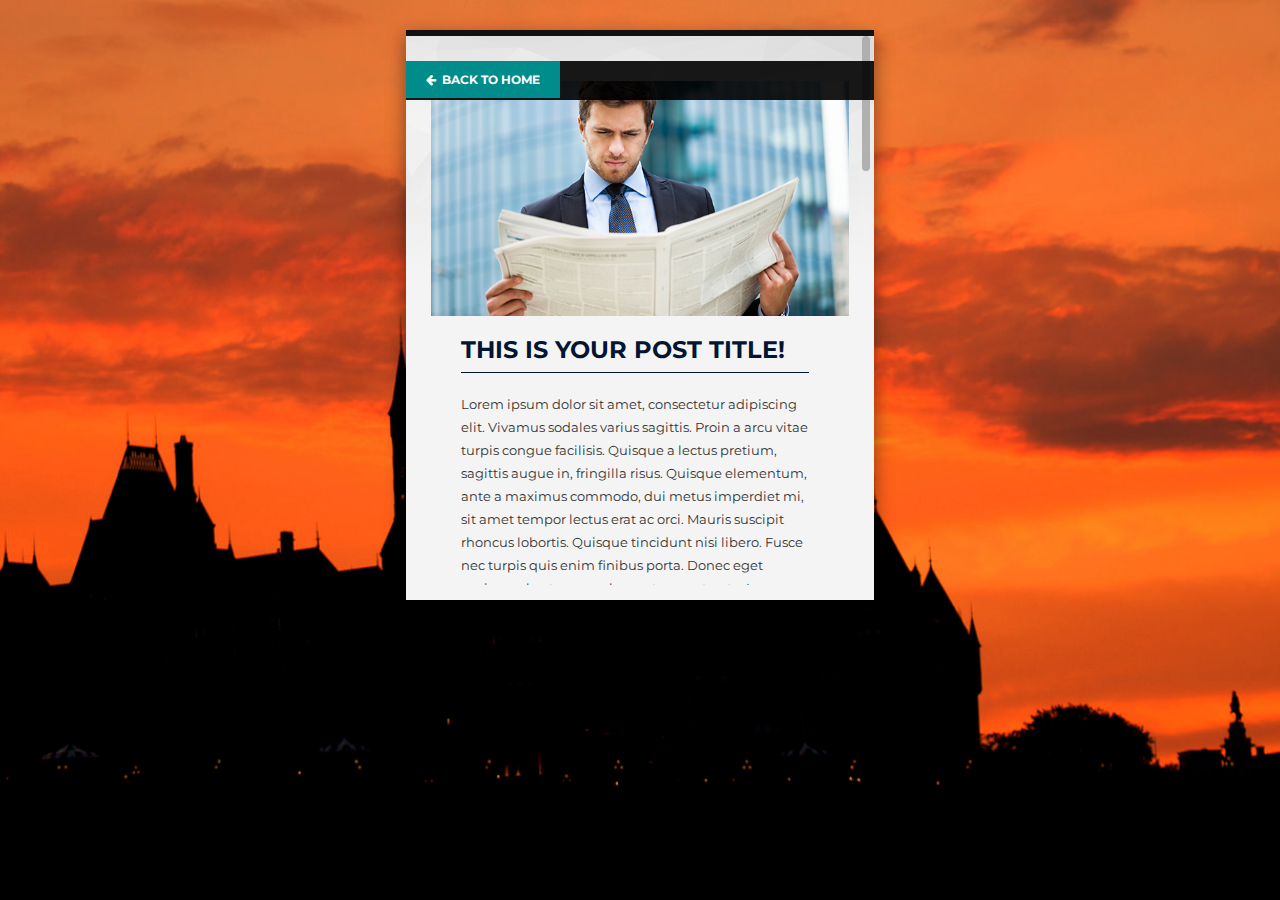
==== single.html @ 2f3f6aac "first commit" ====
<!DOCTYPE html>
<html lang="en">

<!-- Mirrored from dotrex.co/theme-preview/cards/single.html by HTTrack Website Copier/3.x [XR&CO'2014], Sat, 24 Oct 2015 19:48:28 GMT -->
<head>
<meta charset="utf-8">
<meta http-equiv="X-UA-Compatible" content="IE=edge">
<meta name="viewport" content="width=device-width, initial-scale=1">
<title>Icaro Camelo - Software Developer Consultant</title>

<!-- Favicons
================================================== -->
<link rel="shortcut icon" href="img/favicon.ico" type="image/x-icon">
<link rel="icon" href="img/favicon.ico" type="image/x-icon">
<!-- / Favicons
================================================== -->

<!-- >> CSS
============================================================================== -->
<link href="vendor/bootstrap/css/bootstrap.min.css" rel="stylesheet">
<!-- Google Web Fonts -->
<link href='https://fonts.googleapis.com/css?family=Montserrat:400,700' rel='stylesheet' type='text/css'>
<!-- Font Awesome -->
<link href="vendor/font-awesome/css/font-awesome.min.css" rel="stylesheet">
<!-- animate.css -->
<link href="vendor/animate.css" rel="stylesheet">
<!-- Nivo Lightbox -->
<link href="vendor/nivo-lightbox/nivo-lightbox.css" rel="stylesheet">
<link rel="stylesheet" href="vendor/nivo-lightbox/themes/default/default.css" type="text/css" />
  <!-- /Nivo Lightbox --><!-- Perfect ScrollBar -->
<link href="vendor/perfect-scrollbar/css/perfect-scrollbar.min.css" rel="stylesheet">

<!-- owl carousel -->
<link href="vendor/owl.carousel/owl-carousel/owl.carousel.css" rel="stylesheet">
<link href="vendor/owl.carousel/owl-carousel/owl.theme.css" rel="stylesheet">
<!-- Main Styles -->
<link href="css/styles.css" rel="stylesheet">

<!-- >> /CSS
============================================================================== -->
</head>
<body>

<!-- Main Content
================================================== -->
<section id="body" class="">

	<div class="container">

		<!-- Header -->
		<div class="vcard-header vcard-header-single">
			<a href="index-2.html" class="btn btn-default"><i class="fa fa-arrow-left"></i>&nbsp; Back to home</a>
		</div>
		<!-- /Header -->

		<!-- SECTION: vCard Body  -->
		<div class="section-vcardbody section-home" id="section-home">

			<!-- Content -->

			<!-- Blog Posts -->
			<div class="blog-single-post" id="blogPost">
				<!-- post image -->
				<div class="post-header-image">
					<img src="img/blog3.jpg" alt="">
				</div>
				<!-- /post-image -->

				<!-- post title -->
				<h2 class="blog-single-title title-border">This is your post title!</h2>
				<!-- /post title -->

				<!-- post content -->
				<div class="blog-single-content">
					<p>Lorem ipsum dolor sit amet, consectetur adipiscing elit. Vivamus sodales varius sagittis. Proin a arcu vitae turpis congue facilisis. Quisque a lectus pretium, sagittis augue in, fringilla risus. Quisque elementum, ante a maximus commodo, dui metus imperdiet mi, sit amet tempor lectus erat ac orci. Mauris suscipit rhoncus lobortis. Quisque tincidunt nisi libero. Fusce nec turpis quis enim finibus porta. Donec eget sapien ac leo tempor elementum a at ante. In volutpat placerat quam non cursus. Nunc rutrum nisl at diam maximus tempor. Fusce eget commodo lorem. In et fringilla tellus. Donec vitae laoreet lacus. Donec varius, velit at varius ornare, augue orci posuere enim, in dignissim quam dui nec turpis. Donec molestie sollicitudin elit eget porttitor.</p>
					<p> Sed dignissim facilisis ex. Maecenas mattis velit orci, ut rhoncus tellus dapibus ut. Ut placerat tortor sed felis pellentesque pharetra. Etiam commodo elementum mollis. Donec aliquam sem id odio porttitor sodales id id arcu. Maecenas vulputate dictum nulla, a vestibulum purus varius id. Cras non mollis enim.</p>
					<p>Donec cursus massa sed sapien laoreet, eget vulputate urna interdum. Proin quis neque sem. Curabitur accumsan mollis malesuada. Donec nec ultrices ante. Nam sed elit aliquet, convallis augue in, rhoncus ante. Integer vulputate lectus dui, et dictum magna commodo et. Curabitur scelerisque finibus tortor pellentesque iaculis. Ut varius aliquet suscipit. Praesent commodo quam tempor, volutpat felis ut, imperdiet nulla. Sed eu libero sed nisl semper sagittis. Nunc odio arcu, convallis a nulla nec, egestas auctor lectus. Morbi finibus justo commodo turpis laoreet commodo. Sed auctor vel orci eu tincidunt.</p>
					<p>Vivamus non odio egestas, condimentum nunc nec, venenatis tellus. Morbi tempor sagittis scelerisque. Donec hendrerit dictum lobortis. Nulla eget lacus commodo, malesuada metus sed, faucibus odio. Ut convallis diam eu consequat vehicula. Nulla massa neque, consectetur quis nunc quis, fringilla viverra lorem. Cras auctor at risus pellentesque elementum. Pellentesque odio magna, fringilla non fermentum in, luctus dapibus mauris. Mauris commodo est eget sem maximus, vitae tempor purus facilisis. Cras accumsan diam at sem egestas, eget lobortis quam vestibulum. Sed rutrum interdum dolor, at commodo magna feugiat ac. Integer euismod dignissim feugiat. Aliquam erat volutpat. Vestibulum ac libero sit amet erat molestie pulvinar nec ut urna. Vestibulum dapibus pretium mauris ac porttitor. Aliquam sagittis velit et placerat</p>
				</div>
				<!-- /post content -->

				<!--=== Blog Comments -->
				<div class="blog-comments">
					<h2 class="title2 blog-comments-title"><i class="fa fa-commenting"></i>&nbsp; Comments</h2>
			        <!-- Comments Form -->
			        <div class="well">
			            <h4>Leave a Comment:</h4>
			            <form>
			                <div class="form-group">
			                    <textarea class="form-control" rows="3"></textarea>
			                </div>
			                <button type="submit" class="btn btn-1c">Submit</button>
			            </form>
			        </div>

			        <hr>
			        <!-- /Comments Form -->

			        <!-- Posted Comments -->

			        <!-- Comment -->
			        <div class="media">
			            <a class="pull-left" href="#">
			                <img class="media-object" src="img/avatar.png" alt="">
			            </a>
			            <div class="media-body">
			                <h4 class="media-heading">Icaro Camelo
			                    <small>October 25, 2015 at 9:30 PM</small>
			                </h4>
			               Comments? I love comments!
			            </div>
			        </div>
					<!-- /Comment -->

			        <!-- Comment -->
			        <div class="media">
			            <a class="pull-left" href="#">
			                <img class="media-object" src="img/avatar.png" alt="">
			            </a>
			            <div class="media-body">
			                <h4 class="media-heading">Homer Simpson
			                    <small>August 25, 2014 at 9:30 PM</small>
			                </h4>
							This blog is amazing!
			                <!-- Nested Comment -->
			                <div class="media">
			                    <a class="pull-left" href="#">
			                        <img class="media-object" src="img/avatar.png" alt="">
			                    </a>
			                    <div class="media-body">
			                        <h4 class="media-heading">Margie Simpson
			                            <small>August 25, 2014 at 9:30 PM</small>
			                        </h4>
			                        We are totally going to blog about these curiosities!
			                    </div>
			                </div>
			                <!-- End Nested Comment -->
			            </div>
			        </div>
			        <!-- /Comment -->

			        <!-- Comment -->
			        <div class="media">
			            <a class="pull-left" href="#">
			                <img class="media-object" src="img/avatar.png" alt="">
			            </a>
			            <div class="media-body">
			                <h4 class="media-heading">Joey Ramone
			                    <small>August 25, 2014 at 9:30 PM</small>
			                </h4>
			             	OMGI love to read it so much!
			            </div>
			        </div>
					<!-- /Comment -->
				</div>
			    <!-- === /Blog Comments -->
			</div>
			<!-- /Blog Posts -->

			<!-- /Content -->

			<!-- Footer -->
			<div class="vcard-footer">
				<a href="index-2.html" class="btn btn-default"><i class="fa fa-arrow-left"></i>&nbsp; Back to home</a>
			</div>
			<!-- /footer -->
		</div>
		<!-- /SECTION: vCard Body  -->
	</div>


</section>
<!-- /Main Content
================================================== -->


<!-- >> JS
============================================================================== -->

<!-- jQuery (necessary for Bootstrap's JavaScript plugins) -->
<script src="vendor/jquery.min.js"></script>
<!-- Include all compiled plugins (below), or include individual files as needed -->
<script src="vendor/bootstrap/js/bootstrap.min.js"></script>
<script src="vendor/validate.js"></script>
<!-- Holder JS -->
<script src="vendor/holder.js"></script>
<!-- Modal box-->
<script src="vendor/nivo-lightbox/nivo-lightbox.min.js"></script>
<!-- /Modal Box -->
<!-- Perfect ScrolBar -->
<script src="vendor/perfect-scrollbar/js/min/perfect-scrollbar.jquery.min.js"></script>
<!-- /Perfect ScrolBar -->
<!-- Owl Caroulsel -->
<script src="vendor/owl.carousel/owl-carousel/owl.carousel.js"></script>
<!-- Google Maps -->
<script src="http://maps.google.com/maps/api/js?sensor=false"></script>
<!-- Cross-browser -->
<script src="vendor/cross-browser.js"></script>
<!-- Main Scripts -->
<script src="js/main.js"></script>

<script>
  (function(i,s,o,g,r,a,m){i['GoogleAnalyticsObject']=r;i[r]=i[r]||function(){
  (i[r].q=i[r].q||[]).push(arguments)},i[r].l=1*new Date();a=s.createElement(o),
  m=s.getElementsByTagName(o)[0];a.async=1;a.src=g;m.parentNode.insertBefore(a,m)
  })(window,document,'script','http://www.google-analytics.com/analytics.js','ga');

  // ga('create', 'UA-68192027-1', 'auto');
  // ga('send', 'pageview');

</script>

<!-- HTML5 Shim and Respond.js IE8 support of HTML5 elements and media queries -->
<!-- WARNING: Respond.js doesn't work if you view the page via file:// -->
<!--[if lt IE 9]>
  <script src="vendor/html5shiv.js"></script>
  <script src="vendor/respond.min.js"></script>
<![endif]-->
<!-- >> /JS
============================================================================= -->
</body>
</html>
---- vendor/nivo-lightbox/themes/default/default.css ----
/*
 * Nivo Lightbox Default Theme v1.0
 * http://dev7studios.com/nivo-lightbox
 *
 * Copyright 2013, Dev7studios
 * Free to use and abuse under the MIT license.
 * http://www.opensource.org/licenses/mit-license.php
 */
 
.nivo-lightbox-theme-default.nivo-lightbox-overlay { 
	background: #666;
	background: rgba(0,0,0,0.6); 
}
.nivo-lightbox-theme-default .nivo-lightbox-content.nivo-lightbox-loading { background: url(loading.gif) no-repeat 50% 50%; }

.nivo-lightbox-theme-default .nivo-lightbox-nav {
	top: 10%;
	width: 8%;
	height: 80%;
	text-indent: -9999px;
	background-repeat: no-repeat;
	background-position: 50% 50%;
	opacity: 0.5;
}
.nivo-lightbox-theme-default .nivo-lightbox-nav:hover { 
	opacity: 1; 
	background-color: rgba(0,0,0,0.5);
}
.nivo-lightbox-theme-default .nivo-lightbox-prev { 
	background-image: url(prev.png); 
	border-radius: 0 3px 3px 0;
}
.nivo-lightbox-theme-default .nivo-lightbox-next { 
	background-image: url(next.png); 
	border-radius: 3px 0 0 3px;
}

.nivo-lightbox-theme-default .nivo-lightbox-close {
	display: block;
	background: url(close.png) no-repeat 0px 0px;
	width: 16px;
	height: 16px;
	text-indent: -9999px;
	padding: 5px;
	opacity: 0.5;
}
.nivo-lightbox-theme-default .nivo-lightbox-close:hover { opacity: 1; }

.nivo-lightbox-theme-default .nivo-lightbox-title-wrap { bottom: -7%; }
.nivo-lightbox-theme-default .nivo-lightbox-title {
	font: 14px/20px 'Helvetica Neue', Helvetica, Arial, sans-serif;
	font-style: normal;
	font-weight: normal;
	background: #000;
	color: #fff;
	padding: 7px 15px;
	border-radius: 30px;
}

.nivo-lightbox-theme-default .nivo-lightbox-image img {
	background: #fff;
	-webkit-box-shadow: 0px 1px 1px rgba(0,0,0,0.4);
	   -moz-box-shadow: 0px 1px 1px rgba(0,0,0,0.4);
	        box-shadow: 0px 1px 1px rgba(0,0,0,0.4);
}
.nivo-lightbox-theme-default .nivo-lightbox-ajax,
.nivo-lightbox-theme-default .nivo-lightbox-inline {
	background: #fff;
	padding: 40px;
	-webkit-box-shadow: 0px 1px 1px rgba(0,0,0,0.4);
	   -moz-box-shadow: 0px 1px 1px rgba(0,0,0,0.4);
	        box-shadow: 0px 1px 1px rgba(0,0,0,0.4);
}

@media (-webkit-min-device-pixel-ratio: 1.3),
       (-o-min-device-pixel-ratio: 2.6/2),
       (min--moz-device-pixel-ratio: 1.3),
       (min-device-pixel-ratio: 1.3),
       (min-resolution: 1.3dppx) {

	.nivo-lightbox-theme-default .nivo-lightbox-content.nivo-lightbox-loading { 
		background-image: url(loading%402x.gif); 
		background-size: 32px 32px;
	}
	.nivo-lightbox-theme-default .nivo-lightbox-prev { 
		background-image: url(prev%402x.png); 
		background-size: 48px 48px;
	}
	.nivo-lightbox-theme-default .nivo-lightbox-next { 
		background-image: url(next%402x.png); 
		background-size: 48px 48px;
	}
	.nivo-lightbox-theme-default .nivo-lightbox-close { 
		background-image: url(close%402x.png); 
		background-size: 16px 16px;
	}
	
}
---- css/styles.css ----
/*------------------------------------------------------------------
[Main Theme Styles]

Project:  Cards - Personal vCard, Resume/CV & Portfolio
Author: Diego Pereira @ DotRex
Version:  1.0
Last change:  25/09/15 
Primary use:  Vcard / Personal / CV / Resume / Portfolio
-------------------------------------------------------------------*/
/*------------------------------------------------------------------
[Table of contents]

1. Mixins / Variables
2. General
3. Buttons
4. Page Loader
5. Footer
6. vCard Body
7. Main Menu
8. Home
9. Content
10. Section: Resume
11. Owl Carousel
12. Section: Skills
13. Section: Portfolio
14. Section: Blog
15. Section: Blog - Single
16. Maps
17. Section: Blog - Contact
18. Crossbrowser Fallbacks
-------------------------------------------------------------------*/
/* ==========================================================
! 01. MIXINS / VARIABLES
==============	=========================================== */
.color1 {
  color: #08aeac;
}
.color2 {
  color: #021533;
}
.color3 {
  color: #d9212a;
}
.font1 {
  font-family: 'Montserrat', sans-serif;
}
.bold {
  font-weight: bold;
}
.bg-cover {
  -webkit-background-size: cover;
  -moz-background-size: cover;
  -o-background-size: cover;
  background-size: cover;
}
.box-shadow {
  -webkit-box-shadow: 0px 2px 6px 0px rgba(50, 50, 50, 0.3);
  -moz-box-shadow: 0px 2px 6px 0px rgba(50, 50, 50, 0.3);
  box-shadow: 0px 2px 6px 0px rgba(50, 50, 50, 0.3);
}
.responsive-image {
  width: 100%;
}
.section {
  padding-top: 20px;
  padding-bottom: 20px;
}
/* ==========================================================
! 02. GENERAL 
========================================================== */
body {
  font-family: 'Montserrat', sans-serif;
  -webkit-font-smoothing: subpixel-antialiased;
  background: url('../img/bg1.jpg') no-repeat center center fixed;
  -webkit-background-size: cover;
  -moz-background-size: cover;
  -o-background-size: cover;
  background-size: cover;
}
/* ==========================================================
! 03. Buttons
========================================================== */
a:focus {
  outline: none;
}
.btn {
  font-weight: bold;
  color: #ffffff;
  background: #08aeac;
  border-radius: 0;
  font-size: 12px;
  padding: 10px 20px;
  -webkit-transition: all 0.3s ease-in-out;
  -moz-transition: all 0.3s ease-in-out;
  transition: all 0.3s ease-in-out;
  margin-bottom: 2px;
}
.btn:hover {
  background: #000000;
  color: #ffffff;
}
.btn-default {
  display: inline-block;
  padding: 20px;
  padding-top: 10px;
  padding-bottom: 10px;
  background: #008c8a !important;
  color: #ffffff;
  font-weight: bold;
  text-transform: uppercase;
  border-radius: 0;
  -moz-border-radius: 0;
  -webkit-border-radius: 0;
  -webkit-transition: all 0.3s ease-in-out;
  -moz-transition: all 0.3s ease-in-out;
  transition: all 0.3s ease-in-out;
  border: 0px solid transparent!important;
  position: relative;
  overflow: hidden;
  z-index: 1;
}
.btn-default:before {
  content: '';
  display: block;
  position: absolute;
  top: 0;
  left: 0;
  height: 100%;
  width: 0;
  -webkit-transition: all 0.3s ease-in-out;
  -moz-transition: all 0.3s ease-in-out;
  transition: all 0.3s ease-in-out;
  background: #021533;
  z-index: -1;
}
.btn-default:hover {
  color: #ffffff;
  border: 0px solid transparent!important;
}
.btn-default:hover:before {
  width: 100%;
}
.btn-default3 {
  background: #d9212a;
  color: #ffffff;
  border: 0;
  text-transform: uppercase;
}
.btn-default3:hover {
  background: #009d9b;
  color: #ffffff;
  -webkit-transition: all 0.3s ease-in-out;
  -moz-transition: all 0.3s ease-in-out;
  transition: all 0.3s ease-in-out;
}
.btn-default2 {
  font-size: 9px;
  background: #021533;
  font-weight: lighter;
}
.btn-nobg {
  background-color: transparent;
  border: 1px solid #021533;
  border-radius: 0;
  -moz-border-radius: 0;
  -webkit-border-radius: 0;
  -webkit-transition: all 0.3s ease-in-out;
  -moz-transition: all 0.3s ease-in-out;
  transition: all 0.3s ease-in-out;
  font-size: 18px;
  height: 46px;
  padding-top: 10px;
  padding-left: 20px;
  padding-right: 20px;
  color: #021533;
}
.btn-nobg:hover {
  background: #021533;
  color: #ffffff;
}
iframe {
  width: 100%;
}
.btn-fluid {
  width: 100%;
}
/* ==========================================================
! . 04. Page loader
========================================================== */
#page-loader {
  width: 100%;
  height: 100%;
  background: #008c8a;
  color: #08aeac;
  opacity: 0.99;
  position: fixed;
  top: 0;
  left: 0;
  z-index: 9999;
}
.loading-wrapper {
  width: 250px;
  position: fixed;
  top: 40%;
  left: 50%;
  margin-left: -125px;
}
.tp-loader {
  z-index: 10000;
  position: relative;
}
.tp-loader.spinner {
  width: 30px;
  height: 30px;
  margin: 0 auto;
  margin-bottom: 10px;
  background-color: #fff;
  box-shadow: 0px 0px 20px 0px rgba(0, 0, 0, 0.15);
  -webkit-box-shadow: 0px 0px 20px 0px rgba(0, 0, 0, 0.15);
  -webkit-animation: tp-rotateplane 1.2s infinite ease-in-out;
  animation: tp-rotateplane 1.2s infinite ease-in-out;
  border-radius: 3px;
  -moz-border-radius: 3px;
  -webkit-border-radius: 3px;
}
.loader-name {
  color: #fafafa;
  opacity: 0.9;
  text-align: center;
  font-size: 32px;
  letter-spacing: -2px;
  padding-left: 2px;
  padding-right: 2px;
  font-weight: 200;
  margin-top: 12px;
  -webkit-transition: all 0.4s ease-in-out;
  -moz-transition: all 0.4s ease-in-out;
  transition: all 0.4s ease-in-out;
}
.loader-job {
  margin-bottom: 40px;
  text-align: center;
  font-weight: 200;
  margin-top: 5px;
  color: #d8d8d8;
  font-size: 12px;
  -webkit-transition: all 0.4s ease-in-out;
  -moz-transition: all 0.4s ease-in-out;
  transition: all 0.4s ease-in-out;
}
.loader-left {
  -webkit-transform: translateX(-40px);
  -moz-transform: translateX(-40px);
  -o-transform: translateX(-40px);
  transform: translateX(-40px);
  opacity: 0;
}
.loader-right {
  -webkit-transform: translateX(40px);
  -moz-transform: translateX(40px);
  -o-transform: translateX(40px);
  transform: translateX(40px);
  opacity: 0;
}
.loader-up {
  -webkit-transform: translateY(-80px);
  -moz-transform: translateY(-80px);
  -o-transform: translateY(-80px);
  transform: translateY(-80px);
  opacity: 0!important;
}
.loader-down {
  -webkit-transform: translateY(80px);
  -moz-transform: translateY(80px);
  -o-transform: translateY(80px);
  transform: translateY(80px);
  opacity: 0;
}
.loader-hide {
  opacity: 0;
}
.loader {
  display: inline-block;
  text-align: center;
  margin: 0 auto;
  width: 30px;
  height: 30px;
  position: relative;
  border: 4px solid #Fff;
  top: 50%;
  animation: loader 2s infinite ease;
}
.loader-inner {
  vertical-align: top;
  display: inline-block;
  width: 100%;
  background-color: #fff;
  animation: loader-inner 2s infinite ease-in;
}
.loader-animation {
  text-align: center;
  -webkit-transition: all 0.4s ease-in-out;
  -moz-transition: all 0.4s ease-in-out;
  transition: all 0.4s ease-in-out;
}
@keyframes loader {
  0% {
    transform: rotate(0deg);
  }
  25% {
    transform: rotate(180deg);
  }
  50% {
    transform: rotate(180deg);
  }
  75% {
    transform: rotate(360deg);
  }
  100% {
    transform: rotate(360deg);
  }
}
@keyframes loader-inner {
  0% {
    height: 0%;
  }
  25% {
    height: 0%;
  }
  50% {
    height: 100%;
  }
  75% {
    height: 100%;
  }
  100% {
    height: 0%;
  }
}
/* ==========================================================
! 05. FOOTER
========================================================== */
.social-icons {
  font-size: 28px;
  text-align: right;
  display: none;
}
@media (min-width: 768px) {
  .social-icons {
    display: block;
  }
}
.social-icons a {
  color: #ffffff;
  -webkit-transition: all 0.3s ease-in-out;
  -moz-transition: all 0.3s ease-in-out;
  transition: all 0.3s ease-in-out;
  opacity: 1;
}
.social-icons a:hover {
  opacity: 0.7;
}
.footer-social-icons {
  text-align: center;
}
.footer-social-icons a {
  color: #ffffff;
  display: inline-block;
  width: 30px;
  height: 30px;
  text-align: center;
  background: #333333;
  -webkit-transition: all 0.3s ease-in-out;
  -moz-transition: all 0.3s ease-in-out;
  transition: all 0.3s ease-in-out;
  font-size: 14px;
  line-height: 30px;
  border-radius: 0px;
  -moz-border-radius: 0px;
  -webkit-border-radius: 0px;
}
.footer-social-icons a:hover {
  color: #ffffff;
  background: #08aeac;
}
/* ==========================================================
! 06. SECTION: vCard Body
========================================================== */
.container {
  position: relative;
  padding-bottom: 80px;
  -webkit-transition: all 0.3s ease-in-out;
  -moz-transition: all 0.3s ease-in-out;
  transition: all 0.3s ease-in-out;
}
@media (min-width:992px) {
  .container {
    min-height: 680px;
  }
}
.section-vcardbody {
  width: 99%;
  margin: 0 auto;
  overflow-y: scroll;
  background: url('../img/bg-card2.png') repeat-x right top #f4f4f4;
  margin-top: 20px;
  margin-bottom: 20px;
  padding: 20px;
  border-top: 6px solid #111;
  -webkit-transition: all 0.6s ease-in-out;
  -moz-transition: all 0.6s ease-in-out;
  transition: all 0.6s ease-in-out;
  border-radius: 0px;
  -moz-border-radius: 0px;
  -webkit-border-radius: 0px;
  -webkit-box-shadow: 0px 6px 18px 0px rgba(0, 0, 0, 0.46);
  -moz-box-shadow: 0px 6px 18px 0px rgba(0, 0, 0, 0.46);
  box-shadow: 0px 6px 18px 0px rgba(0, 0, 0, 0.46);
  border-bottom: 15px solid #f4f4f4;
}
@media (min-width:992px) {
  .section-vcardbody {
    position: absolute;
    margin-top: 30px;
    left: 30%;
    height: 570px;
    width: 40%;
    padding: 45px;
    padding-bottom: 20px;
  }
}
@media (min-width: 1400px) {
  .section-vcardbody {
    margin-top: 180px;
  }
}
.section-vcardbody-pgactive {
  left: 15%;
}
@media (min-width:992px) {
  .section-page-single {
    left: 55%;
    transform: translateY(-200px);
    -moz-transform: translateY(-200px);
    -webkit-transform: translateY(-200px);
    visibility: hidden;
    padding: 20px;
    padding-top: 0px;
  }
}
@media (min-width:992px) {
  .section-page {
    z-index: 11;
    opacity: 0;
  }
}
@media (min-width:992px) {
  .page-mask {
    position: absolute;
    top: 605px;
    left: 30%;
    display: block;
    width: 40%;
    height: 20px;
    background: #333;
    z-index: 77;
    opacity: 0;
    -webkit-transition: all 0.6s ease-in-out;
    -moz-transition: all 0.6s ease-in-out;
    transition: all 0.6s ease-in-out;
  }
}
.page-mask-active {
  left: 55%;
  opacity: 1;
  margin-left: 10px;
}
.section-page-active {
  opacity: 1;
  z-index: 22;
  left: 55%;
  visibility: visible;
  transform: translateY(0px);
  -moz-transform: translateY(0px);
  -webkit-transform: translateY(0px);
}
@media (min-width:992px) {
  .section-page-active {
    margin-top: 30px;
    margin-left: 10px;
  }
}
@media (min-width: 1400px) {
  .section-page-active {
    margin-top: 180px;
  }
}
.ps-scrollbar-y-rail {
  opacity: 0.9 !important;
  right: 4px!important;
}
/* ==========================================================
! 07. SECTION: Main Menu
========================================================== */
.main-menu {
  width: 15%;
  position: absolute;
  top: 0;
  left: 15%;
  padding-right: 10px;
  margin-top: 36px;
  -webkit-transition: all 0.6s ease-in-out;
  -moz-transition: all 0.6s ease-in-out;
  transition: all 0.6s ease-in-out;
  display: none;
}
@media (min-width:992px) {
  .main-menu {
    display: block;
  }
}
@media (min-width: 1400px) {
  .main-menu {
    margin-top: 186px;
  }
}
.main-menu-pgactive {
  left: 0%;
}
.main-menu-list {
  margin: 0;
  padding: 0;
}
.main-menu-list li {
  padding: 0;
  margin: 0;
  margin-bottom: 5px;
  list-style: none;
}
.main-menu-list a {
  display: block;
  background: #08aeac;
  padding: 10px;
  color: #ffffff;
  text-transform: uppercase;
  font-size: 12px;
  -webkit-transition: all 0.3s ease-in-out;
  -moz-transition: all 0.3s ease-in-out;
  transition: all 0.3s ease-in-out;
  position: relative;
  overflow: hidden;
  z-index: 1;
}
.main-menu-list a:active,
.main-menu-list a:visited {
  text-decoration: none;
}
.main-menu-list a:before {
  content: '';
  display: block;
  position: absolute;
  top: 0;
  left: 0;
  height: 100%;
  width: 0;
  -webkit-transition: all 0.3s ease-in-out;
  -moz-transition: all 0.3s ease-in-out;
  transition: all 0.3s ease-in-out;
  background: #021533;
  z-index: -1;
}
.main-menu-list a:hover {
  color: #ffffff;
  border: 0px solid transparent!important;
  text-decoration: none;
  padding-left: 15px;
}
.main-menu-list a:hover:before {
  width: 100%;
}
.main-menu-list a.menuActive {
  text-decoration: none;
  background: #021533;
  padding-left: 15px;
}
/* ==========================================================
! 08. Home
========================================================== */
.section-home {
  z-index: 88;
  opacity: 1;
  overflow-y: auto;
}
.vcard-profile-pic {
  width: 200px;
  height: 200px;
  overflow: hidden;
  margin: 0 auto;
  margin-bottom: 20px;
  position: relative;
}
.vcard-profile-pic img {
  width: 100%;
  border-radius: 100%;
  -moz-border-radius: 100%;
  -webkit-border-radius: 100%;
  border: 6px solid #ddd;
  -webkit-transition: all 0.6s ease-in-out;
  -moz-transition: all 0.6s ease-in-out;
  transition: all 0.6s ease-in-out;
  position: absolute;
  top: 0;
  left: 0;
  opacity: 0;
}
.profileActive {
  opacity: 1!important;
}
.vcard-profile-description {
  text-align: center;
}
.profile-title {
  text-align: center;
  font-weight: bold;
  margin-top: 0;
  font-size: 36px;
  letter-spacing: -2px;
  margin-bottom: 8px;
  color: #021533;
}
.profile-subtitle {
  text-align: center;
  margin-top: 0;
  font-size: 14px;
  font-weight: bold;
  margin-bottom: 20px;
}
.vcard-profile-description-text {
  padding: 10px;
  padding-top: 10px;
  margin-bottom: 5px;
}
.vcard-profile-description-text p {
  font-size: 13px;
}
.hr1 {
  border: none;
  height: 1px;
  width: 100%;
  background: url('../img/hr1.png') no-repeat center center;
  margin-top: 10px;
  margin-bottom: 10px;
}
.vcard-profile-description-ft-item {
  margin-bottom: 15px;
  border-radius: 5px;
  -moz-border-radius: 5px;
  -webkit-border-radius: 5px;
  padding: 10px;
  background: url('../img/bg-btn.png') no-repeat center center #08aeac;
}
.vcard-profile-description-ft-item p {
  margin-bottom: 0;
  color: #ffffff;
  font-size: 12px;
}
/* ==========================================================
! 09. Content
========================================================== */
.section-title {
  color: #021533;
  text-transform: uppercase;
  font-size: 22px;
  line-height: 26px;
  font-weight: bold;
  margin-top: 0;
  border-bottom: 1px solid #021533;
  padding-bottom: 10px;
  margin-bottom: 40px;
}
.section-title2 {
  font-weight: bold;
  color: #08aeac;
  font-size: 20px;
  line-height: 24px;
  letter-spacing: -1px;
  padding-bottom: 10px;
  padding-left: 15px;
  padding-top: 5px;
  padding-bottom: 5px;
  border-left: 4px solid #08aeac;
}
.resume-item {
  padding: 15px;
  border: 4px double #ccc;
  margin-bottom: 15px;
}
.section-item-title-1 {
  font-weight: bold;
  color: #021533;
  color: #333;
  padding-left: 0;
  margin-left: 0;
  font-size: 18px;
  line-height: 22px;
  margin: 0;
  margin-bottom: 8px;
  letter-spacing: -1px;
}
.section-item-title-2 {
  font-weight: bold;
  color: #021533;
  color: #333;
  padding-left: 0;
  margin-left: 0;
  font-size: 18px;
  line-height: 22px;
  margin: 0;
  margin-bottom: 8px;
  letter-spacing: -1px;
  border-bottom: 1px dotted #021533;
  padding-bottom: 5px;
  font-size: 15px;
}
.graduation-time,
.job {
  line-height: 15px;
  font-style: italic;
  color: #555;
  font-size: 10px;
  margin-top: 5px;
  border-bottom: 1px solid #ccc;
  padding-bottom: 5px;
}
.graduation-description p {
  font-size: 12px;
}
/*============================================================================
  >>  10. SECTION: Resume
  ============================================================================
*/
.section-education {
  margin-bottom: 40px;
}
.resume-buttons {
  margin-bottom: 30px;
}
.header-page-buttons {
  margin-top: -20px;
}
.page-footer {
  border-top: 1px solid #ccc;
  padding-top: 20px;
}
.footer-quote {
  color: #444;
  font-size: 11px;
  border-top: 1px solid #ccc;
  padding-top: 10px;
}
.testimonials {
  text-align: center;
  font-size: 18px;
}
.testimonial-item {
  width: 100%;
  margin: 0 auto;
}
@media (min-width: 768px) {
  .testimonial-item {
    padding: 20px;
    padding-top: 10px;
    padding-bottom: 10px;
  }
}
.quote-text {
  font-style: italic;
}
.testimonial-credits {
  margin-top: 30px;
}
.testimonial-author {
  font-size: 15px;
  margin-bottom: 0;
  margin-top: 15px;
  font-weight: bold;
}
.testimonial-content {
  background: url('../img/bgmask2.html') no-repeat center center #08aeac;
  color: #ffffff;
  padding: 20px;
  border-radius: 10px;
  -moz-border-radius: 10px;
  -webkit-border-radius: 10px;
  width: 100%;
  position: relative;
}
.testimonial-content p {
  font-size: 13px;
  line-height: 16px;
}
.testimonial-content:after {
  content: '';
  display: block;
  width: 10px;
  height: 10px;
  position: absolute;
  left: 50%;
  bottom: -5px;
  margin-left: -5px;
  -webkit-transform: rotate(45deg);
  -moz-transform: rotate(45deg);
  -o-transform: rotate(45deg);
  transform: rotate(45deg);
  z-index: 888;
  background: #08aeac;
}
.testimonial-picture {
  width: 110px;
  height: 110px;
  overflow: hidden;
  margin: 0 auto;
}
.testimonial-picture img {
  width: 100%;
  border-radius: 100%;
  -moz-border-radius: 100%;
  -webkit-border-radius: 100%;
  border: 6px solid #ddd;
}
.testimonial-firm {
  font-size: 10px;
  margin-bottom: 0;
  text-transform: uppercase;
  font-style: italic;
  font-weight: lighter;
}
.owl-carousel {
  cursor: -webkit-grab;
  cursor: -moz-grab;
}
.owl-carousel:focus {
  cursor: -webkit-grab;
  cursor: -moz-grab;
}
.owl-carousel:active {
  cursor: -webkit-grab;
  cursor: -moz-grab;
}
.owl-carousel:hover {
  cursor: -webkit-grab;
  cursor: -moz-grab;
}
/*============================================================================
  >>  11. Owl Carousel
  ============================================================================
*/
.owl-carousel .owl-item {
  cursor: -webkit-grab;
}
.owl-carousel .owl-item:focus {
  cursor: -webkit-grabbing;
  cursor: -moz-grabbing;
}
.owl-carousel .owl-item:active {
  cursor: -webkit-grabbing;
  cursor: -moz-grabbing;
}
.owl-carousel .owl-item img {
  width: 100%;
}
.grabbing {
  cursor: -webkit-grabbing !important;
  cursor: -moz-grabbing !important;
}
.owl-controls-wrapper2:hover .owl-controls {
  opacity: 1;
}
.owl-controls-wrapper2 .owl-controls {
  opacity: 0.4;
  -webkit-transition: all 0.3s ease-in-out;
  -moz-transition: all 0.3s ease-in-out;
  transition: all 0.3s ease-in-out;
  width: 100%;
  position: absolute;
  top: auto;
  bottom: 0;
  left: 0;
  padding: 5px;
  padding-left: 20px;
  padding-right: 20px;
  background: rgba(0, 0, 0, 0.4);
  color: #ffffff !important;
  border-radius: 0 0 20px 20px;
  -moz-border-radius: 0 0 20px 20px;
  -webkit-border-radius: 0 0 20px 20px;
}
.owl-controls-wrapper2 .owl-controls a {
  color: #ffffff !important;
}
.owl-controls-wrapper2 .owl-controls .owl-page {
  background-color: #ffffff;
}
.owl-controls-wrapper2 .owl-controls .owl-page.active {
  background: #021533;
}
.owl-controls-wrapper2 .owl-pagination,
.owl-controls-wrapper2 .owl-buttons {
  width: 50%;
  float: left;
}
.owl-controls-wrapper2 .owl-buttons {
  text-align: right;
}
.owl-controls-wrapper2 .owl-buttons > div {
  display: inline-block;
  margin-left: 5px;
  -webkit-transition: all 0.3s ease-in-out;
  -moz-transition: all 0.3s ease-in-out;
  transition: all 0.3s ease-in-out;
  font-size: 14px;
}
.owl-controls-wrapper2 .owl-buttons > div:hover {
  color: #021533;
}
.owl-controls-wrapper2 .owl-mtop .owl-wrapper-outer {
  padding-top: 40px;
}
.owl-controls-wrapper2 .owl-wrapper-outer {
  position: relative;
}
.owl-controls-wrapper2 .owl-controls {
  width: 100%;
  position: absolute;
  top: 0;
  left: 0;
}
.owl-controls-wrapper2 .owl-controls .owl-page {
  cursor: pointer;
  width: 8px;
  height: 8px;
  border-radius: 100%;
  -moz-border-radius: 100%;
  -webkit-border-radius: 100%;
  margin-right: 3px;
  display: inline-block;
  background: #333;
  -webkit-transition: all 0.3s ease-in-out;
  -moz-transition: all 0.3s ease-in-out;
  transition: all 0.3s ease-in-out;
}
.owl-controls-wrapper2 .owl-controls .owl-page:hover {
  opacity: 0.8;
}
.owl-controls-wrapper2 .owl-controls .owl-page.active {
  background: #021533;
}
.owl-pagination .owl-page span {
  background: #021533;
}
.owl-pagination .active span {
  background: #021533 !important;
}
/* ==========================================================
! 12. SECTION: SKILLS
========================================================== */
.skills-list {
  padding-left: 0;
  margin-left: 0;
}
.progress {
  position: relative;
  height: 25px;
  margin-bottom: 10px;
}
.progress > .progress-type {
  position: absolute;
  left: 0px;
  font-size: 13px;
  padding: 3px 30px 2px 10px;
  color: #ffffff;
  background-color: rgba(25, 25, 25, 0.2);
}
.progress > .progress-completed {
  position: absolute;
  right: 0px;
  font-weight: 800;
  padding: 3px 10px 2px;
  color: #888;
  font-size: 14px;
}
.skills-list {
  list-style: none;
  margin-bottom: 40px;
}
.progress-bar {
  background: #08aeac;
  width: 20%;
}
.progress-bar-2 {
  background: #021533;
}
.progress-bar-3 {
  background: #d9212a;
}
/* ==========================================================
! 13. SECTION: Portfolio
========================================================== */
.project-item {
  padding: 0;
  width: 100%;
  overflow: hidden;
  margin-bottom: 10px;
  position: relative;
  opacity: 1;
  -webkit-transition: all 0.8s ease-in-out;
  -moz-transition: all 0.8s ease-in-out;
  transition: all 0.8s ease-in-out;
  transform: translateY(0px);
  -webkit-transform: translateY(0px);
  -moz-transform: translateY(0px);
}
.project-item a {
  cursor: url('../img/projects2.html'), projetos !important;
  border-radius: 6px;
  -moz-border-radius: 6px;
  -webkit-border-radius: 6px;
}
.project-thumbnail {
  display: block;
  -webkit-background-size: cover;
  -moz-background-size: cover;
  -o-background-size: cover;
  background-size: cover;
  background-position: center center;
  height: 250px;
  text-align: center;
  color: #ffffff;
  padding: 15px;
}
.project-thumbnail:hover {
  color: #ffffff;
}
.project-thumbnail:hover .project-description-wrapper {
  opacity: 1;
  transform: translateY(0px);
  -webkit-transform: translateY(0px);
  -moz-transform: translateY(0px);
}
.project-thumbnail:hover .project-title,
.project-thumbnail:hover span.see-more {
  transform: translateY(0px);
  -webkit-transform: translateY(0px);
  -moz-transform: translateY(0px);
}
.project-description-wrapper {
  display: block;
  width: 100%;
  height: 100%;
  opacity: 0;
  -webkit-transition: all 0.4s ease-in-out;
  -moz-transition: all 0.4s ease-in-out;
  transition: all 0.4s ease-in-out;
  color: #ffffff;
  position: relative;
  background: rgba(0, 0, 0, 0.7);
}
.project-description {
  position: absolute;
  top: 50%;
  margin-top: -55px;
  width: 100%;
}
.project-title {
  text-transform: uppercase;
  font-size: 20px;
  transform: translateY(10px);
  -webkit-transform: translateY(10px);
  -moz-transform: translateY(10px);
  -webkit-transition: all 0.4s ease-in-out;
  -moz-transition: all 0.4s ease-in-out;
  transition: all 0.4s ease-in-out;
}
.project-title:after {
  content: '';
  display: block;
  height: 1px;
  border-bottom: 1px solid #ffffff;
  width: 50%;
  margin: 0 auto;
  opacity: 0.5;
  margin-top: 10px;
  margin-bottom: 10px;
}
.project-thumbnail {
  display: block;
  color: #ffffff;
  position: relative;
}
span.see-more {
  font-style: italic;
  text-transform: lowercase;
  letter-spacing: 3px;
  font-size: 12px;
  -webkit-transition: all 0.4s ease-in-out;
  -moz-transition: all 0.4s ease-in-out;
  transition: all 0.4s ease-in-out;
  transform: translateY(10px);
  -webkit-transform: translateY(10px);
  -moz-transform: translateY(10px);
}
/* ==========================================================
! 14. BLOG
========================================================== */
.blog-item {
  margin-bottom: 15px;
  padding: 9px;
  border-top: 4px solid #132644;
  padding-top: 20px;
  padding: 15px;
  background: rgba(255, 255, 255, 0.6);
}
.blog-item-wrapper {
  /* border: 1px solid #ddd;
  border-top: 3px solid @color1;
  padding: 15px;
  padding-top: 20px;
  padding-bottom: 5px;*/
  padding-bottom: 20px;
  border-bottom: 1px solid #ccc;
  -webkit-transition: all 0.3s ease-in-out;
  -moz-transition: all 0.3s ease-in-out;
  transition: all 0.3s ease-in-out;
}
.blog-item-title {
  font-size: 18px;
  line-height: 26px;
  padding-bottom: 0;
  margin-bottom: 6px;
  color: #021533;
  border-bottom: 1px dotted #021533;
  padding-bottom: 4px;
  font-weight: bold;
}
.blog-item-title a {
  color: #021533;
}
.blog-item-title a:hover {
  text-decoration: none;
}
.blog-item-thumb a {
  cursor: url('../img/projects.html'), projetos !important;
  -moz-cursor: url('../img/projects.html'), projetos !important;
}
.blog-item-thumb img {
  width: 100%;
}
.blog-item-title-hr {
  border: 0;
  border-top: 3px solid #021533;
  width: 20%;
  margin-top: 15px;
  margin-bottom: 15px;
  margin-left: 0;
}
.blog-item-description p {
  font-size: 12px;
}
.blog-item-description a {
  color: #555555 !important;
}
.blog-item-description a:hover {
  text-decoration: none;
}
.blog-item-link {
  margin-top: 20px;
  margin-bottom: 10px;
}
.blog-item-link .btn-default {
  font-size: 11px !important;
}
.section-header-image {
  margin-bottom: 40px;
}
.section-header-image img {
  width: 100%;
}
.section-pagination {
  font-size: 12px;
  padding-bottom: 20px;
}
.section-pagination a {
  display: inline-block;
  padding: 5px;
  padding-left: 10px;
  padding-right: 10px;
  color: #ffffff;
  background: #08aeac;
  font-weight: bold;
  -webkit-transition: all 0.2s;
  -moz-transition: all 0.2s;
  transition: all 0.2s;
}
.section-pagination a:hover {
  background: #021533;
  text-decoration: none;
}
/* ==========================================================
! 15. SECTION: Blog - Single
========================================================== */
.vcard-header-single {
  width: 100%;
  background: rgba(0, 0, 0, 0.9);
  z-index: 888;
}
@media (min-width:992px) {
  .vcard-header-single {
    width: 40%;
    left: 30%;
    position: absolute;
    top: 61px;
    overflow-x: hidden;
  }
}
@media (min-width: 1400px) {
  .vcard-header-single {
    top: 180px;
  }
}
.blog-single-post {
  display: block;
  margin: 0 auto;
  max-width: 100%;
  padding: 10px;
  padding-top: 0;
  padding-right: 20px;
}
.blog-single-content p {
  font-size: 13px;
  line-height: 23px;
}
.blog-comments-title {
  border-bottom: 1px dotted #08aeac;
  padding-bottom: 10px;
  margin-bottom: 10px;
}
@media (min-width:992px) {
  .post-header-image {
    margin-left: -30px;
    margin-right: -40px;
  }
}
.post-header-image img {
  width: 100%;
}
.blog-single-title {
  font-size: 18px;
  line-height: 26px;
  padding-bottom: 0;
  margin-bottom: 6px;
  border-bottom: 1px dotted #021533;
  padding-bottom: 4px;
  font-size: 24px;
  line-height: 28px;
  font-weight: bold;
  color: #021533;
  border-bottom: 1px solid #021533;
  padding-bottom: 8px;
  margin-bottom: 20px;
  text-transform: uppercase;
}
.blog-single-title a {
  color: #021533;
}
.blog-single-title a:hover {
  text-decoration: none;
}
/*! Blog Comments */
.blog-comments-title {
  margin-bottom: 20px;
  margin-top: 40px;
  font-size: 18px;
  color: #08aeac;
}
.media-heading {
  font-weight: bold;
}
.media-heading small {
  font-size: 9px;
  display: block;
  color: #132644;
  margin-top: 8px;
}
.media-body {
  font-size: 12px;
}
.well {
  background-color: transparent!important;
}
.blog-comments > .media {
  border-bottom: 1px dotted #000000;
  padding-bottom: 20px;
  padding-top: 20px;
  margin-bottom: 0;
  margin-top: 0;
}
.media {
  margin-top: 25px;
}
.media img {
  width: 64px!important;
  border-radius: 5px;
  -moz-border-radius: 5px;
  -webkit-border-radius: 5px;
}
/* ==========================================================
! 16. SECTION: Map
========================================================== */
.map {
  position: relative;
  z-index: 1;
  margin-bottom: 20px;
}
.map-overlay {
  background: transparent;
  position: absolute;
  top: 0;
  left: 0;
  width: 100%;
  height: 100%;
  cursor: url('../img/projects.html'), projetos !important;
}
/* ==========================================================
! 17. SECTION: Contact
========================================================== */
.contact-subtitle-1 {
  color: #08aeac;
  font-size: 14px;
  letter-spacing: -1px;
  font-weight: bold;
  margin-bottom: 8px;
  margin-top: 25px;
  padding-bottom: 5px;
  border-bottom: 1px dotted #08aeac;
}
.contact-subtitle-1:first-child {
  margin-top: 0;
}
.contact-infos p {
  font-size: 13px;
  line-height: 16px;
}
.form-group {
  margin-bottom: 8px;
}
.form-send {
  width: 100%;
}
.form-send:hover {
  background: #d9212a !important;
}
.form-control {
  border-radius: 0;
  -moz-border-radius: 0;
  -webkit-border-radius: 0;
  height: 50px;
}
::-webkit-input-placeholder {
  font-style: italic;
  color: #999999 !important;
}
:-moz-placeholder {
  font-style: italic;
  color: #999999 !important;
}
::-moz-placeholder {
  font-style: italic;
  color: #999999 !important;
}
:-ms-input-placeholder {
  font-style: italic;
  color: #999999 !important;
}
.modal-wrap {
  display: none;
}
.modal-bg {
  background: #333;
  opacity: 0.9;
  position: fixed;
  top: 0;
  left: 0;
  width: 100%;
  height: 100%;
  z-index: 999;
}
.modal-content {
  background: #fafafa;
  font-size: 18px;
  position: fixed;
  top: 40%;
  left: 50%;
  margin-left: -125px;
  width: 250px;
  z-index: 9999;
  padding: 10px 20px;
}
.modal-content .modal-title {
  color: #021533;
  font-size: 22px;
  border-bottom: 1px solid #ccc;
  margin-bottom: 5px;
  font-weight: bold;
}
.modal-content p {
  font-size: 14px;
  margin-bottom: 0;
}
#contactError .modal-title {
  color: #fff;
}
/* ==========================================================
! 18. CROSSBROWSER FALLBACKS
========================================================== */
.safari .vcard-profile-pic img {
  border: 0px solid #ddd;
}
.safari .testimonial-picture img {
  border: 0px solid #ddd;
}
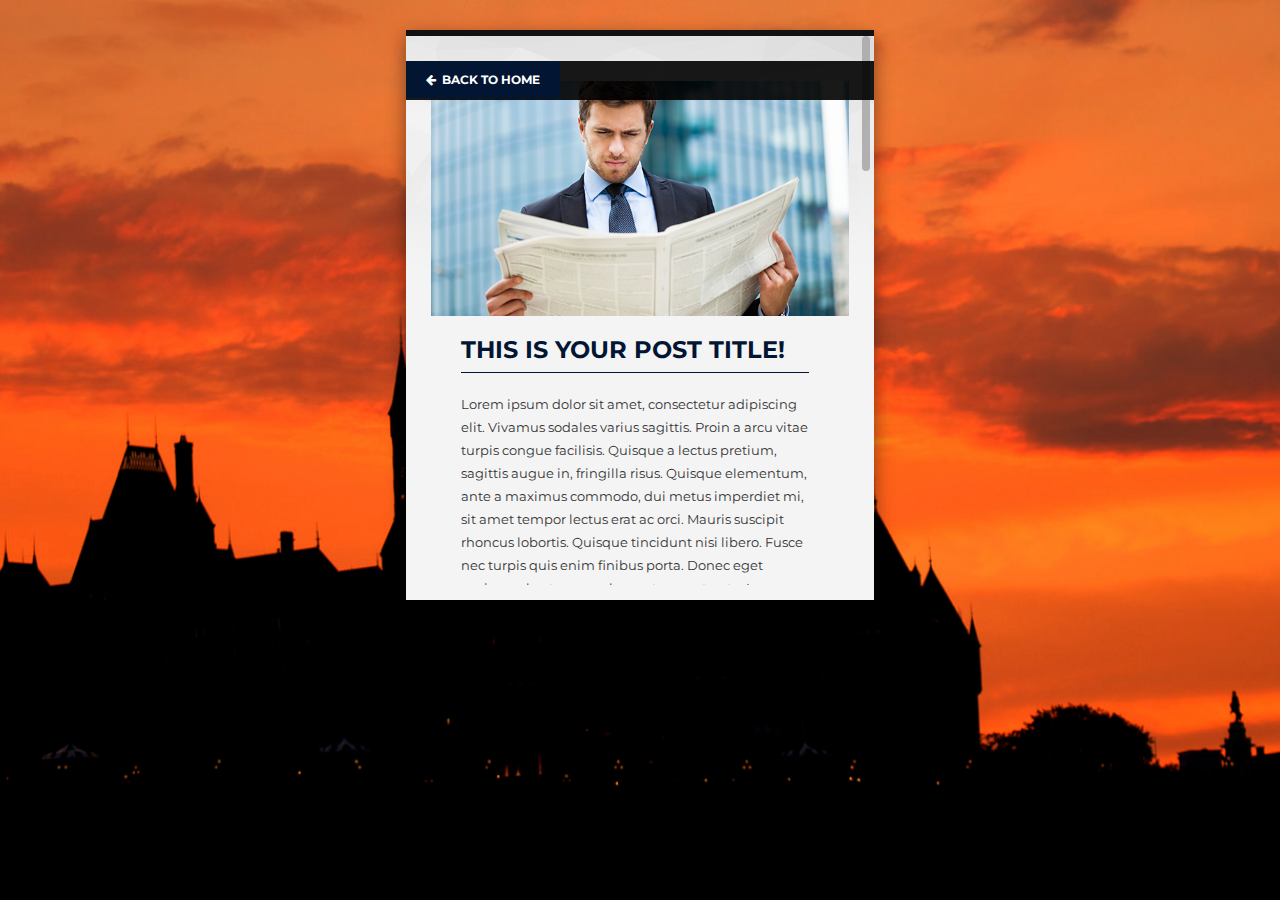
==== commit 98732a94: "new version: 2018" ====
--- a/single.html
+++ b/single.html
@@ -6,12 +6,12 @@
 <meta charset="utf-8">
 <meta http-equiv="X-UA-Compatible" content="IE=edge">
 <meta name="viewport" content="width=device-width, initial-scale=1">
-<title>Icaro Camelo - Software Developer Consultant</title>
+<title>Icaro Camelo - Software Engineer</title>
 
 <!-- Favicons
 ================================================== -->
-<link rel="shortcut icon" href="img/favicon.ico" type="image/x-icon">
-<link rel="icon" href="img/favicon.ico" type="image/x-icon">
+<!-- link rel="shortcut icon" href="img/favicon.ico" type="image/x-icon">
+<link rel="icon" href="img/favicon.ico" type="image/x-icon" -->
 <!-- / Favicons
 ================================================== -->
 
@@ -219,4 +219,4 @@
 <!-- >> /JS
 ============================================================================= -->
 </body>
-</html>+</html>
--- a/css/styles.css
+++ b/css/styles.css
@@ -4,7 +4,7 @@
 Project:  Cards - Personal vCard, Resume/CV & Portfolio
 Author: Diego Pereira @ DotRex
 Version:  1.0
-Last change:  25/09/15 
+Last change:  25/09/15
 Primary use:  Vcard / Personal / CV / Resume / Portfolio
 -------------------------------------------------------------------*/
 /*------------------------------------------------------------------
@@ -31,9 +31,9 @@
 -------------------------------------------------------------------*/
 /* ==========================================================
 ! 01. MIXINS / VARIABLES
-==============	=========================================== */
+==============  =========================================== */
 .color1 {
-  color: #08aeac;
+  color: #0F073B;
 }
 .color2 {
   color: #021533;
@@ -66,7 +66,7 @@
   padding-bottom: 20px;
 }
 /* ==========================================================
-! 02. GENERAL 
+! 02. GENERAL
 ========================================================== */
 body {
   font-family: 'Montserrat', sans-serif;
@@ -86,7 +86,7 @@
 .btn {
   font-weight: bold;
   color: #ffffff;
-  background: #08aeac;
+  background: #021533;
   border-radius: 0;
   font-size: 12px;
   padding: 10px 20px;
@@ -104,7 +104,7 @@
   padding: 20px;
   padding-top: 10px;
   padding-bottom: 10px;
-  background: #008c8a !important;
+  background: #021533 !important;
   color: #ffffff;
   font-weight: bold;
   text-transform: uppercase;
@@ -190,8 +190,8 @@
 #page-loader {
   width: 100%;
   height: 100%;
-  background: #008c8a;
-  color: #08aeac;
+  background: #021533;
+  color: #021533;
   opacity: 0.99;
   position: fixed;
   top: 0;
@@ -381,7 +381,7 @@
 }
 .footer-social-icons a:hover {
   color: #ffffff;
-  background: #08aeac;
+  background: #021533;
 }
 /* ==========================================================
 ! 06. SECTION: vCard Body
@@ -539,7 +539,7 @@
 }
 .main-menu-list a {
   display: block;
-  background: #08aeac;
+  background: #021533;
   padding: 10px;
   color: #ffffff;
   text-transform: uppercase;
@@ -657,7 +657,7 @@
   -moz-border-radius: 5px;
   -webkit-border-radius: 5px;
   padding: 10px;
-  background: url('../img/bg-btn.png') no-repeat center center #08aeac;
+  background: url('../img/bg-btn.png') no-repeat center center #021533;
 }
 .vcard-profile-description-ft-item p {
   margin-bottom: 0;
@@ -680,7 +680,7 @@
 }
 .section-title2 {
   font-weight: bold;
-  color: #08aeac;
+  color: #021533;
   font-size: 20px;
   line-height: 24px;
   letter-spacing: -1px;
@@ -688,7 +688,7 @@
   padding-left: 15px;
   padding-top: 5px;
   padding-bottom: 5px;
-  border-left: 4px solid #08aeac;
+  border-left: 4px solid #021533;
 }
 .resume-item {
   padding: 15px;
@@ -786,7 +786,7 @@
   font-weight: bold;
 }
 .testimonial-content {
-  background: url('../img/bgmask2.html') no-repeat center center #08aeac;
+  background: url('../img/bgmask2.html') no-repeat center center #021533;
   color: #ffffff;
   padding: 20px;
   border-radius: 10px;
@@ -813,7 +813,7 @@
   -o-transform: rotate(45deg);
   transform: rotate(45deg);
   z-index: 888;
-  background: #08aeac;
+  background: #021533;
 }
 .testimonial-picture {
   width: 110px;
@@ -994,7 +994,7 @@
   margin-bottom: 40px;
 }
 .progress-bar {
-  background: #08aeac;
+  background: #021533;
   width: 20%;
 }
 .progress-bar-2 {
@@ -1195,7 +1195,7 @@
   padding-left: 10px;
   padding-right: 10px;
   color: #ffffff;
-  background: #08aeac;
+  background: #021533;
   font-weight: bold;
   -webkit-transition: all 0.2s;
   -moz-transition: all 0.2s;
@@ -1240,7 +1240,7 @@
   line-height: 23px;
 }
 .blog-comments-title {
-  border-bottom: 1px dotted #08aeac;
+  border-bottom: 1px dotted #021533;
   padding-bottom: 10px;
   margin-bottom: 10px;
 }
@@ -1280,7 +1280,7 @@
   margin-bottom: 20px;
   margin-top: 40px;
   font-size: 18px;
-  color: #08aeac;
+  color: #021533;
 }
 .media-heading {
   font-weight: bold;
@@ -1334,14 +1334,14 @@
 ! 17. SECTION: Contact
 ========================================================== */
 .contact-subtitle-1 {
-  color: #08aeac;
+  color: #021533;
   font-size: 14px;
   letter-spacing: -1px;
   font-weight: bold;
   margin-bottom: 8px;
   margin-top: 25px;
   padding-bottom: 5px;
-  border-bottom: 1px dotted #08aeac;
+  border-bottom: 1px dotted #021533;
 }
 .contact-subtitle-1:first-child {
   margin-top: 0;
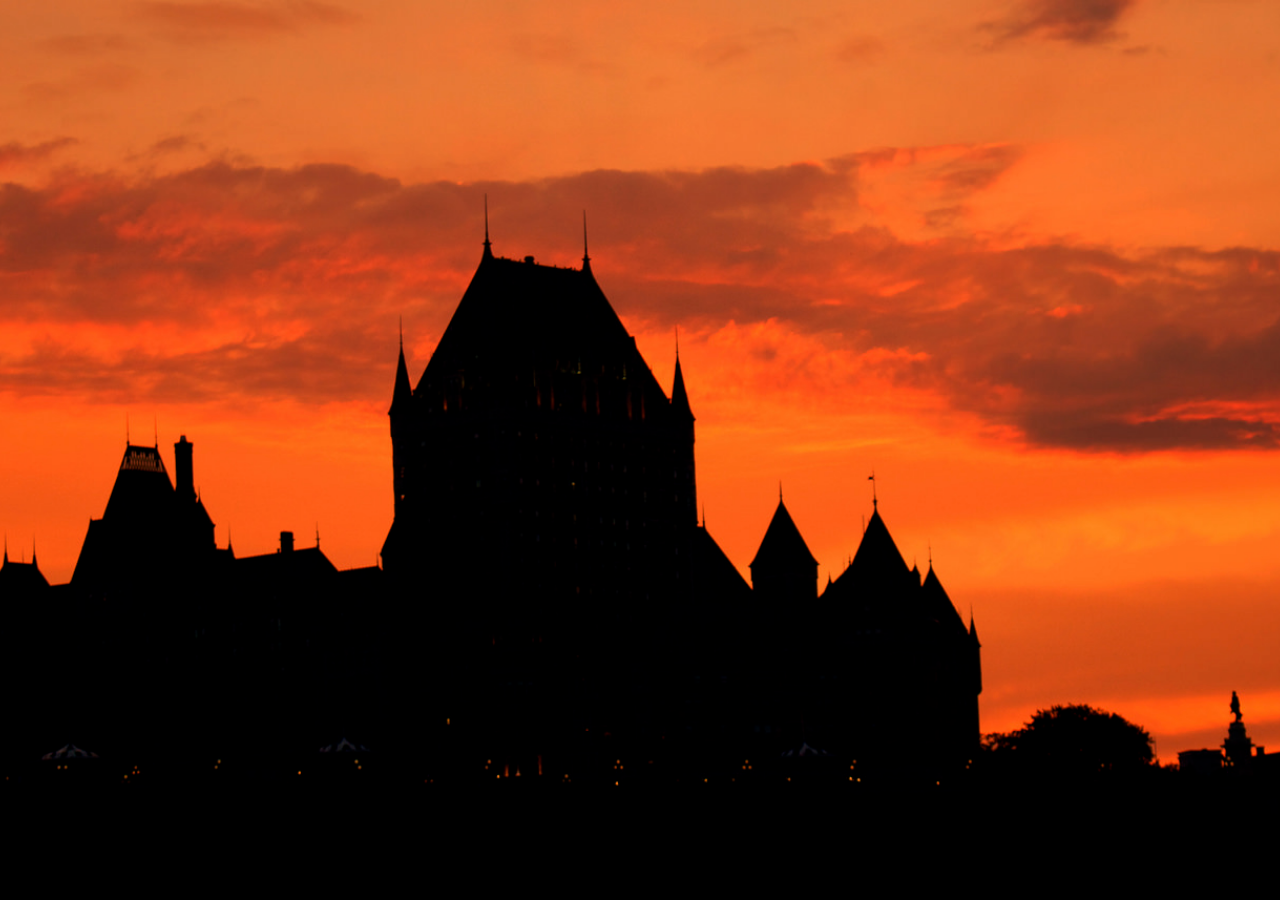
==== commit c359a41f: "cleanup" ====
--- a/single.html
+++ b/single.html
@@ -46,129 +46,7 @@
 <section id="body" class="">
 
 	<div class="container">
-
-		<!-- Header -->
-		<div class="vcard-header vcard-header-single">
-			<a href="index-2.html" class="btn btn-default"><i class="fa fa-arrow-left"></i>&nbsp; Back to home</a>
-		</div>
-		<!-- /Header -->
-
-		<!-- SECTION: vCard Body  -->
-		<div class="section-vcardbody section-home" id="section-home">
-
-			<!-- Content -->
-
-			<!-- Blog Posts -->
-			<div class="blog-single-post" id="blogPost">
-				<!-- post image -->
-				<div class="post-header-image">
-					<img src="img/blog3.jpg" alt="">
-				</div>
-				<!-- /post-image -->
-
-				<!-- post title -->
-				<h2 class="blog-single-title title-border">This is your post title!</h2>
-				<!-- /post title -->
-
-				<!-- post content -->
-				<div class="blog-single-content">
-					<p>Lorem ipsum dolor sit amet, consectetur adipiscing elit. Vivamus sodales varius sagittis. Proin a arcu vitae turpis congue facilisis. Quisque a lectus pretium, sagittis augue in, fringilla risus. Quisque elementum, ante a maximus commodo, dui metus imperdiet mi, sit amet tempor lectus erat ac orci. Mauris suscipit rhoncus lobortis. Quisque tincidunt nisi libero. Fusce nec turpis quis enim finibus porta. Donec eget sapien ac leo tempor elementum a at ante. In volutpat placerat quam non cursus. Nunc rutrum nisl at diam maximus tempor. Fusce eget commodo lorem. In et fringilla tellus. Donec vitae laoreet lacus. Donec varius, velit at varius ornare, augue orci posuere enim, in dignissim quam dui nec turpis. Donec molestie sollicitudin elit eget porttitor.</p>
-					<p> Sed dignissim facilisis ex. Maecenas mattis velit orci, ut rhoncus tellus dapibus ut. Ut placerat tortor sed felis pellentesque pharetra. Etiam commodo elementum mollis. Donec aliquam sem id odio porttitor sodales id id arcu. Maecenas vulputate dictum nulla, a vestibulum purus varius id. Cras non mollis enim.</p>
-					<p>Donec cursus massa sed sapien laoreet, eget vulputate urna interdum. Proin quis neque sem. Curabitur accumsan mollis malesuada. Donec nec ultrices ante. Nam sed elit aliquet, convallis augue in, rhoncus ante. Integer vulputate lectus dui, et dictum magna commodo et. Curabitur scelerisque finibus tortor pellentesque iaculis. Ut varius aliquet suscipit. Praesent commodo quam tempor, volutpat felis ut, imperdiet nulla. Sed eu libero sed nisl semper sagittis. Nunc odio arcu, convallis a nulla nec, egestas auctor lectus. Morbi finibus justo commodo turpis laoreet commodo. Sed auctor vel orci eu tincidunt.</p>
-					<p>Vivamus non odio egestas, condimentum nunc nec, venenatis tellus. Morbi tempor sagittis scelerisque. Donec hendrerit dictum lobortis. Nulla eget lacus commodo, malesuada metus sed, faucibus odio. Ut convallis diam eu consequat vehicula. Nulla massa neque, consectetur quis nunc quis, fringilla viverra lorem. Cras auctor at risus pellentesque elementum. Pellentesque odio magna, fringilla non fermentum in, luctus dapibus mauris. Mauris commodo est eget sem maximus, vitae tempor purus facilisis. Cras accumsan diam at sem egestas, eget lobortis quam vestibulum. Sed rutrum interdum dolor, at commodo magna feugiat ac. Integer euismod dignissim feugiat. Aliquam erat volutpat. Vestibulum ac libero sit amet erat molestie pulvinar nec ut urna. Vestibulum dapibus pretium mauris ac porttitor. Aliquam sagittis velit et placerat</p>
-				</div>
-				<!-- /post content -->
-
-				<!--=== Blog Comments -->
-				<div class="blog-comments">
-					<h2 class="title2 blog-comments-title"><i class="fa fa-commenting"></i>&nbsp; Comments</h2>
-			        <!-- Comments Form -->
-			        <div class="well">
-			            <h4>Leave a Comment:</h4>
-			            <form>
-			                <div class="form-group">
-			                    <textarea class="form-control" rows="3"></textarea>
-			                </div>
-			                <button type="submit" class="btn btn-1c">Submit</button>
-			            </form>
-			        </div>
-
-			        <hr>
-			        <!-- /Comments Form -->
-
-			        <!-- Posted Comments -->
-
-			        <!-- Comment -->
-			        <div class="media">
-			            <a class="pull-left" href="#">
-			                <img class="media-object" src="img/avatar.png" alt="">
-			            </a>
-			            <div class="media-body">
-			                <h4 class="media-heading">Icaro Camelo
-			                    <small>October 25, 2015 at 9:30 PM</small>
-			                </h4>
-			               Comments? I love comments!
-			            </div>
-			        </div>
-					<!-- /Comment -->
-
-			        <!-- Comment -->
-			        <div class="media">
-			            <a class="pull-left" href="#">
-			                <img class="media-object" src="img/avatar.png" alt="">
-			            </a>
-			            <div class="media-body">
-			                <h4 class="media-heading">Homer Simpson
-			                    <small>August 25, 2014 at 9:30 PM</small>
-			                </h4>
-							This blog is amazing!
-			                <!-- Nested Comment -->
-			                <div class="media">
-			                    <a class="pull-left" href="#">
-			                        <img class="media-object" src="img/avatar.png" alt="">
-			                    </a>
-			                    <div class="media-body">
-			                        <h4 class="media-heading">Margie Simpson
-			                            <small>August 25, 2014 at 9:30 PM</small>
-			                        </h4>
-			                        We are totally going to blog about these curiosities!
-			                    </div>
-			                </div>
-			                <!-- End Nested Comment -->
-			            </div>
-			        </div>
-			        <!-- /Comment -->
-
-			        <!-- Comment -->
-			        <div class="media">
-			            <a class="pull-left" href="#">
-			                <img class="media-object" src="img/avatar.png" alt="">
-			            </a>
-			            <div class="media-body">
-			                <h4 class="media-heading">Joey Ramone
-			                    <small>August 25, 2014 at 9:30 PM</small>
-			                </h4>
-			             	OMGI love to read it so much!
-			            </div>
-			        </div>
-					<!-- /Comment -->
-				</div>
-			    <!-- === /Blog Comments -->
-			</div>
-			<!-- /Blog Posts -->
-
-			<!-- /Content -->
-
-			<!-- Footer -->
-			<div class="vcard-footer">
-				<a href="index-2.html" class="btn btn-default"><i class="fa fa-arrow-left"></i>&nbsp; Back to home</a>
-			</div>
-			<!-- /footer -->
-		</div>
-		<!-- /SECTION: vCard Body  -->
 	</div>
-
-
 </section>
 <!-- /Main Content
 ================================================== -->
@@ -192,23 +70,10 @@
 <!-- /Perfect ScrolBar -->
 <!-- Owl Caroulsel -->
 <script src="vendor/owl.carousel/owl-carousel/owl.carousel.js"></script>
-<!-- Google Maps -->
-<script src="http://maps.google.com/maps/api/js?sensor=false"></script>
 <!-- Cross-browser -->
 <script src="vendor/cross-browser.js"></script>
 <!-- Main Scripts -->
 <script src="js/main.js"></script>
-
-<script>
-  (function(i,s,o,g,r,a,m){i['GoogleAnalyticsObject']=r;i[r]=i[r]||function(){
-  (i[r].q=i[r].q||[]).push(arguments)},i[r].l=1*new Date();a=s.createElement(o),
-  m=s.getElementsByTagName(o)[0];a.async=1;a.src=g;m.parentNode.insertBefore(a,m)
-  })(window,document,'script','http://www.google-analytics.com/analytics.js','ga');
-
-  // ga('create', 'UA-68192027-1', 'auto');
-  // ga('send', 'pageview');
-
-</script>
 
 <!-- HTML5 Shim and Respond.js IE8 support of HTML5 elements and media queries -->
 <!-- WARNING: Respond.js doesn't work if you view the page via file:// -->
